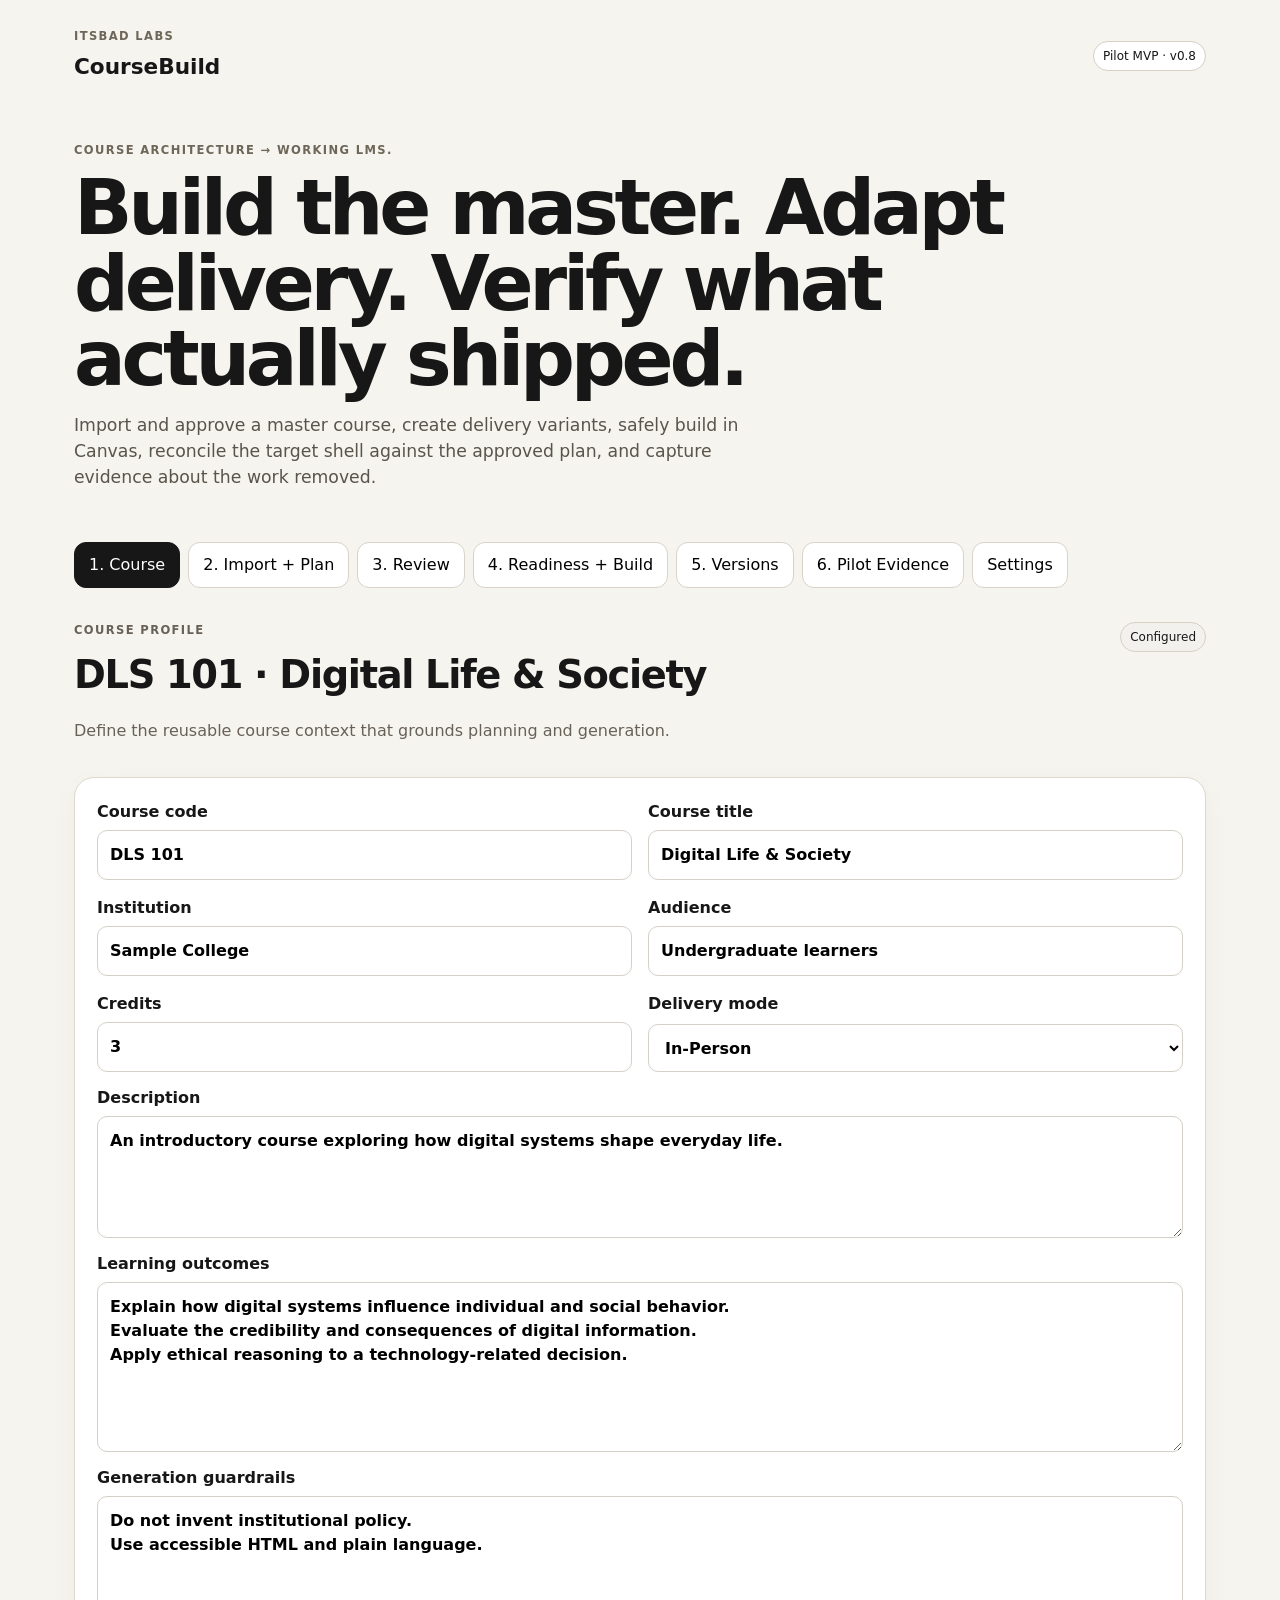
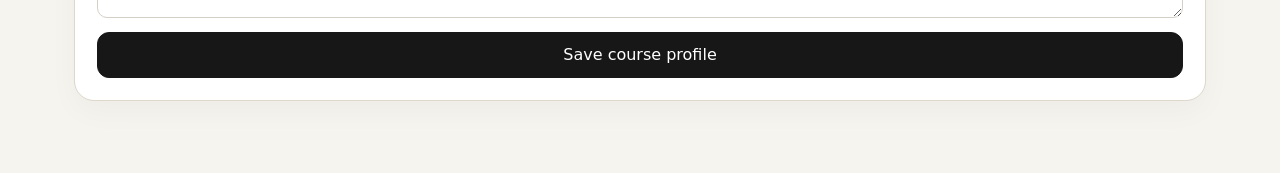
==== coursebuild/index.html @ 519cbb84 "feat(coursebuild): load v0.8 reconciliation layer" ====
<!doctype html>
<html lang="en">
<head>
  <meta charset="utf-8" />
  <meta name="viewport" content="width=device-width, initial-scale=1" />
  <meta name="description" content="CourseBuild turns course architecture into a working LMS course." />
  <title>CourseBuild · ITSBAD Labs</title>
  <link rel="stylesheet" href="styles.css" />
  <link rel="stylesheet" href="versions.css" />
  <link rel="stylesheet" href="telemetry.css" />
</head>
<body>
  <header class="topbar"><div><p class="eyebrow">ITSBAD Labs</p><h1>CourseBuild</h1></div><span class="tag">Pilot MVP · v0.8</span></header>
  <main>
    <section class="hero"><p class="eyebrow">Course architecture → working LMS.</p><h2>Build the master. Adapt delivery. Verify what actually shipped.</h2><p>Import and approve a master course, create delivery variants, safely build in Canvas, reconcile the target shell against the approved plan, and capture evidence about the work removed.</p></section>
    <nav class="steps" aria-label="CourseBuild workflow"><button data-view="profile" class="active">1. Course</button><button data-view="plan">2. Import + Plan</button><button data-view="review">3. Review</button><button data-view="build">4. Readiness + Build</button><button data-view="versions">5. Versions</button><button data-view="telemetry">6. Pilot Evidence</button><button data-view="settings">Settings</button></nav>
    <section id="profile" class="view"></section><section id="plan" class="view hidden"></section><section id="review" class="view hidden"></section><section id="build" class="view hidden"></section><section id="versions" class="view hidden"></section><section id="telemetry" class="view hidden"></section><section id="settings" class="view hidden"></section>
  </main>
  <dialog id="modal"><button id="closeModal" class="close" aria-label="Close">×</button><div id="modalBody"></div></dialog><div id="toast" role="status"></div>
  <script src="sample-course.js"></script><script src="app.js"></script><script src="versions.js"></script><script src="telemetry.js"></script><script src="version-publish.js"></script><script src="version-reconcile.js"></script>
</body>
</html>
---- coursebuild/styles.css ----
*{box-sizing:border-box}body{margin:0;background:#f6f4ef;color:#171717;font:16px/1.5 Inter,ui-sans-serif,system-ui,-apple-system,BlinkMacSystemFont,"Segoe UI",sans-serif}.topbar,main{max-width:1180px;margin:auto}.topbar{padding:28px 24px 14px;display:flex;align-items:center;justify-content:space-between}.topbar h1{margin:0;font-size:1.35rem}.eyebrow{text-transform:uppercase;letter-spacing:.12em;font-size:.72rem;font-weight:800;margin:0 0 6px;color:#6e6658}.tag,.badge{display:inline-flex;border:1px solid #d6d0c5;border-radius:999px;padding:5px 9px;font-size:.75rem;background:#fff}.hero{padding:44px 24px 34px}.hero h2{font-size:clamp(2.2rem,6vw,5.4rem);line-height:.98;letter-spacing:-.055em;max-width:940px;margin:.15em 0}.hero>p:last-child{max-width:720px;font-size:1.08rem;color:#59544c}.steps{display:flex;gap:8px;overflow:auto;padding:0 24px 18px}.steps button,.actions button,.panel button{border:1px solid #d8d2c8;background:#fff;border-radius:12px;padding:10px 14px;font:inherit;cursor:pointer;white-space:nowrap}.steps button.active,.primary{background:#171717!important;color:white;border-color:#171717!important}.view{padding:16px 24px 72px}.hidden{display:none}.section-head{display:flex;justify-content:space-between;gap:24px;align-items:flex-start;margin-bottom:18px}.section-head h2{margin:0;font-size:clamp(1.65rem,3vw,2.5rem);letter-spacing:-.035em}.section-head p{max-width:650px;color:#686158}.panel,.card{background:#fff;border:1px solid #ddd7cc;border-radius:20px;padding:22px;box-shadow:0 10px 30px rgba(0,0,0,.035)}.grid{display:grid;gap:16px}.grid.two{grid-template-columns:repeat(2,minmax(0,1fr))}.cards{display:grid;grid-template-columns:repeat(3,1fr);gap:14px;margin-bottom:16px}.mini-cards{grid-template-columns:repeat(3,minmax(0,1fr));margin-top:12px}.card span{display:block;color:#716a60;font-size:.84rem}.card strong{font-size:2rem;display:block;margin-top:4px}.status-word{font-size:1.2rem!important}.panel+.panel,.module+.module{margin-top:14px}.panel h3{margin-top:0}.panel h4{margin-bottom:4px}dl{display:grid;grid-template-columns:140px 1fr;gap:8px 16px}dt{color:#746d63}dd{margin:0}.module-head,.module-head>div,.build-row,.check-row,.module-edit-head{display:flex;align-items:center;justify-content:space-between;gap:12px}.module-head>div{justify-content:flex-start}.module-number{width:30px;height:30px;border-radius:50%;display:grid;place-items:center;background:#171717;color:#fff;font-size:.8rem;flex:0 0 30px}.item-list{display:grid;gap:8px}.item-row{display:flex;justify-content:space-between;align-items:center;width:100%;text-align:left}.badge.good{background:#edf7ef;border-color:#c9e8cf}.badge.warn{background:#fff7df;border-color:#ead898}.badge.muted{background:#f3f1ed}.draft{min-height:180px;padding:16px;border-radius:14px;background:#f8f7f4;border:1px solid #e4dfd6}.muted-text,.hint{color:#80796f}.hint{font-size:.82rem;font-weight:500}.actions,.row-actions{display:flex;gap:8px;margin-top:18px;flex-wrap:wrap}.row-actions{margin-top:0}.build-module{padding:14px 0;border-top:1px solid #ece7df}.build-row{padding:8px 0}.form{display:grid;gap:14px}.form label{display:grid;gap:6px;font-weight:700}.form input,.form select,.form textarea,.source-input,.module-title,.module-summary,.item-edit input,.item-edit select{width:100%;padding:12px;border:1px solid #d5d0c7;border-radius:10px;font:inherit;background:#fff}.source-input{resize:vertical;min-height:280px}.architecture-toolbar{margin:28px 0 12px}.architecture-toolbar h3{margin-bottom:4px}.architecture-toolbar p{margin-top:0;color:#716a60}.architecture-list{margin-top:16px}.editor-module{border-left:4px solid #171717}.module-edit-head{align-items:flex-start}.module-title{font-weight:800;font-size:1.05rem}.module-summary{margin:12px 0;resize:vertical}.item-editor-list{display:grid;gap:8px;margin:14px 0}.item-edit{display:grid;grid-template-columns:130px 1.1fr 1.6fr 90px auto;gap:8px;align-items:center;padding:10px;border:1px solid #ece7df;border-radius:14px;background:#faf9f6}.blocked{border-style:dashed}.check-list{display:grid;gap:10px}.check-row{padding:12px 0;border-top:1px solid #ece7df}.check-row:first-child{border-top:0}.check-row>span:nth-child(2){flex:1}.check-icon{width:28px;height:28px;border-radius:50%;display:grid;place-items:center;background:#f2efe9;font-weight:800}.file-drop{display:grid;gap:8px;padding:18px;border:1px dashed #b9b09f;border-radius:16px;background:#faf8f4;font-weight:800}.file-drop input{font:inherit}.or{display:flex;align-items:center;gap:10px;margin:16px 0;color:#8a8277;font-size:.78rem;text-transform:uppercase;letter-spacing:.08em}.or:before,.or:after{content:"";height:1px;background:#e1dbd0;flex:1}button:disabled{opacity:.45;cursor:not-allowed}#toast{position:fixed;left:50%;bottom:24px;transform:translate(-50%,16px);opacity:0;background:#171717;color:#fff;padding:10px 14px;border-radius:999px;transition:.2s;pointer-events:none;z-index:20}#toast.show{opacity:1;transform:translate(-50%,0)}dialog{max-width:760px;width:calc(100% - 32px);border:0;border-radius:20px;padding:28px}.close{float:right;border:0;background:none;font-size:1.6rem}@media(max-width:900px){.item-edit{grid-template-columns:1fr 1fr}.item-edit input[data-item-purpose]{grid-column:1/-1}}@media(max-width:720px){.grid.two,.cards,.mini-cards{grid-template-columns:1fr}.hero{padding-top:28px}.hero h2{font-size:3rem}.section-head{display:block}dl{grid-template-columns:1fr}.topbar,.hero,.steps,.view{padding-left:18px;padding-right:18px}.item-row,.check-row,.module-edit-head{align-items:flex-start}.module-edit-head{flex-wrap:wrap}.module-title{order:2;flex-basis:100%}.item-edit{grid-template-columns:1fr}.item-edit input[data-item-purpose]{grid-column:auto}.source-input{min-height:220px}}
---- coursebuild/versions.css ----
.version-stack{display:grid;gap:16px;margin-top:16px}.version-master{display:grid;grid-template-columns:1.4fr 1fr;gap:24px;align-items:start}.version-card .section-head.compact{margin-bottom:12px}.version-statuses{display:flex;gap:8px;flex-wrap:wrap;justify-content:flex-end}.version-notes{display:grid;gap:6px;font-weight:700}.version-notes textarea{width:100%;padding:12px;border:1px solid #d5d0c7;border-radius:10px;font:inherit;background:#fff;resize:vertical}.version-diffs{display:grid;gap:8px;margin-top:16px}.version-diff{display:flex;justify-content:space-between;gap:18px;align-items:flex-start;padding:12px 0;border-top:1px solid #ece7df}.version-diff:first-child{border-top:0}.version-diff div{display:grid;gap:3px}.version-diff small{color:#756e64;max-width:700px}.version-diff>span{white-space:nowrap;font-size:.85rem;padding:4px 8px;border-radius:999px;background:#f3f1ed}.version-publish{margin-top:20px;padding-top:18px;border-top:1px solid #e6e0d6}.version-publish label{display:grid;gap:6px;font-weight:700}.version-publish input{width:100%;padding:12px;border:1px solid #d5d0c7;border-radius:10px;font:inherit;background:#fff}.dry-run,.materialization-result{display:grid;gap:4px;margin-top:14px;padding:14px;border-radius:14px;background:#f7f5f0;border:1px solid #e2dcd1}.dry-run span,.materialization-result span{font-size:.92rem}.dry-run small,.materialization-result small{color:#756e64}@media(max-width:720px){.version-master{grid-template-columns:1fr}.version-statuses{justify-content:flex-start;margin-top:10px}.version-diff{display:grid}.version-diff>span{white-space:normal;justify-self:start}}
---- coursebuild/telemetry.css ----
.telemetry-log{display:grid;gap:0;max-height:420px;overflow:auto;border:1px solid #ece7df;border-radius:14px}.telemetry-row{display:grid;grid-template-columns:110px 1fr 1fr;gap:12px;padding:10px 12px;border-bottom:1px solid #ece7df;align-items:center}.telemetry-row:last-child{border-bottom:0}.telemetry-row>span:first-child{font-variant-numeric:tabular-nums;color:#80796f;font-size:.82rem}.telemetry-row>b{text-transform:capitalize}.compact-form{grid-template-columns:1fr 1fr}.compact-form button{grid-column:1/-1}.telemetry-note{padding:12px 14px;border-radius:12px;background:#f8f7f4;border:1px solid #e6e0d7}@media(max-width:720px){.telemetry-row{grid-template-columns:1fr}.compact-form{grid-template-columns:1fr}.compact-form button{grid-column:auto}}
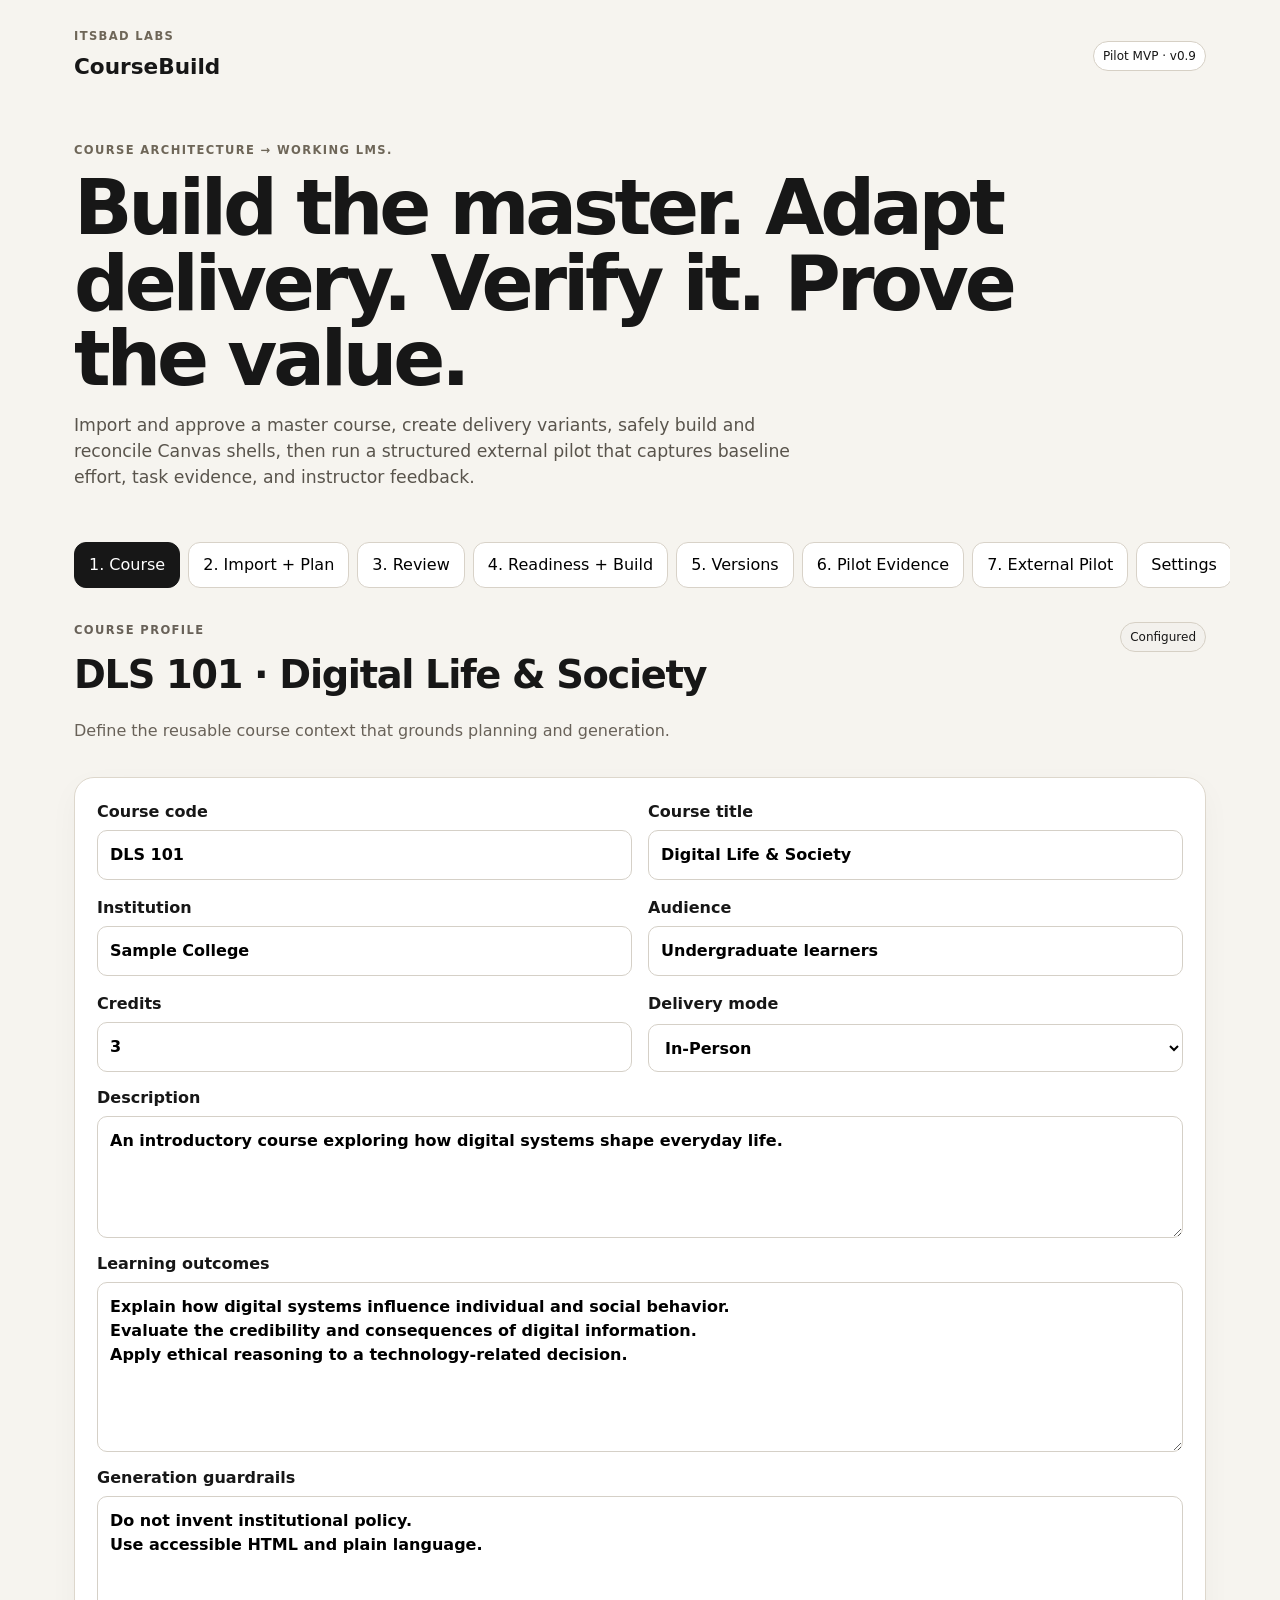
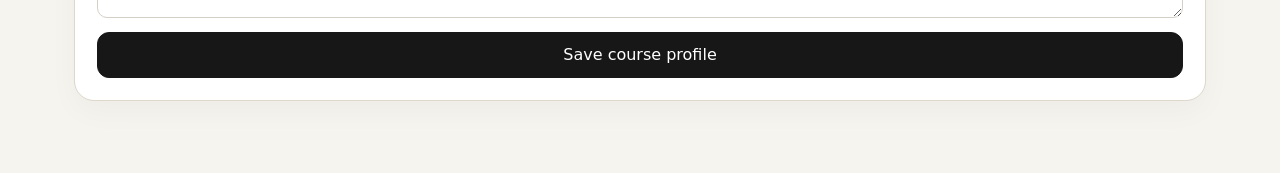
==== commit 801d0297: "Wire v0.9 external pilot into CourseBuild UI" ====
--- a/coursebuild/index.html
+++ b/coursebuild/index.html
@@ -8,15 +8,16 @@
   <link rel="stylesheet" href="styles.css" />
   <link rel="stylesheet" href="versions.css" />
   <link rel="stylesheet" href="telemetry.css" />
+  <link rel="stylesheet" href="pilot.css" />
 </head>
 <body>
-  <header class="topbar"><div><p class="eyebrow">ITSBAD Labs</p><h1>CourseBuild</h1></div><span class="tag">Pilot MVP · v0.8</span></header>
+  <header class="topbar"><div><p class="eyebrow">ITSBAD Labs</p><h1>CourseBuild</h1></div><span class="tag">Pilot MVP · v0.9</span></header>
   <main>
-    <section class="hero"><p class="eyebrow">Course architecture → working LMS.</p><h2>Build the master. Adapt delivery. Verify what actually shipped.</h2><p>Import and approve a master course, create delivery variants, safely build in Canvas, reconcile the target shell against the approved plan, and capture evidence about the work removed.</p></section>
-    <nav class="steps" aria-label="CourseBuild workflow"><button data-view="profile" class="active">1. Course</button><button data-view="plan">2. Import + Plan</button><button data-view="review">3. Review</button><button data-view="build">4. Readiness + Build</button><button data-view="versions">5. Versions</button><button data-view="telemetry">6. Pilot Evidence</button><button data-view="settings">Settings</button></nav>
-    <section id="profile" class="view"></section><section id="plan" class="view hidden"></section><section id="review" class="view hidden"></section><section id="build" class="view hidden"></section><section id="versions" class="view hidden"></section><section id="telemetry" class="view hidden"></section><section id="settings" class="view hidden"></section>
+    <section class="hero"><p class="eyebrow">Course architecture → working LMS.</p><h2>Build the master. Adapt delivery. Verify it. Prove the value.</h2><p>Import and approve a master course, create delivery variants, safely build and reconcile Canvas shells, then run a structured external pilot that captures baseline effort, task evidence, and instructor feedback.</p></section>
+    <nav class="steps" aria-label="CourseBuild workflow"><button data-view="profile" class="active">1. Course</button><button data-view="plan">2. Import + Plan</button><button data-view="review">3. Review</button><button data-view="build">4. Readiness + Build</button><button data-view="versions">5. Versions</button><button data-view="telemetry">6. Pilot Evidence</button><button data-view="pilot">7. External Pilot</button><button data-view="settings">Settings</button></nav>
+    <section id="profile" class="view"></section><section id="plan" class="view hidden"></section><section id="review" class="view hidden"></section><section id="build" class="view hidden"></section><section id="versions" class="view hidden"></section><section id="telemetry" class="view hidden"></section><section id="pilot" class="view hidden"></section><section id="settings" class="view hidden"></section>
   </main>
   <dialog id="modal"><button id="closeModal" class="close" aria-label="Close">×</button><div id="modalBody"></div></dialog><div id="toast" role="status"></div>
-  <script src="sample-course.js"></script><script src="app.js"></script><script src="versions.js"></script><script src="telemetry.js"></script><script src="version-publish.js"></script><script src="version-reconcile.js"></script>
+  <script src="sample-course.js"></script><script src="app.js"></script><script src="versions.js"></script><script src="telemetry.js"></script><script src="version-publish.js"></script><script src="version-reconcile.js"></script><script src="pilot.js"></script>
 </body>
 </html>
--- a/coursebuild/pilot.css
+++ b/coursebuild/pilot.css
@@ -0,0 +1 @@
+.pilot-consent{grid-template-columns:auto 1fr!important;align-items:start!important}.pilot-consent input{width:auto!important;margin-top:.25rem}.pilot-task-list{display:grid;gap:10px}.pilot-task{display:grid;grid-template-columns:auto 1fr auto;gap:14px;align-items:start;padding:14px 0;border-top:1px solid #ece7df}.pilot-task:first-child{border-top:0}.pilot-task p{margin:.3rem 0;color:#716a60}.pilot-task small{color:#8a8277}.pilot-task-actions{display:flex;gap:8px;align-items:center;flex-wrap:wrap;justify-content:flex-end}.scale{display:grid;grid-template-columns:1fr auto;gap:10px;align-items:center}.scale input{padding:0!important}.scale span{font-weight:800;min-width:34px;text-align:right}@media(max-width:720px){.pilot-task{grid-template-columns:auto 1fr}.pilot-task-actions{grid-column:1/-1;justify-content:flex-start}.scale{grid-template-columns:1fr auto}}
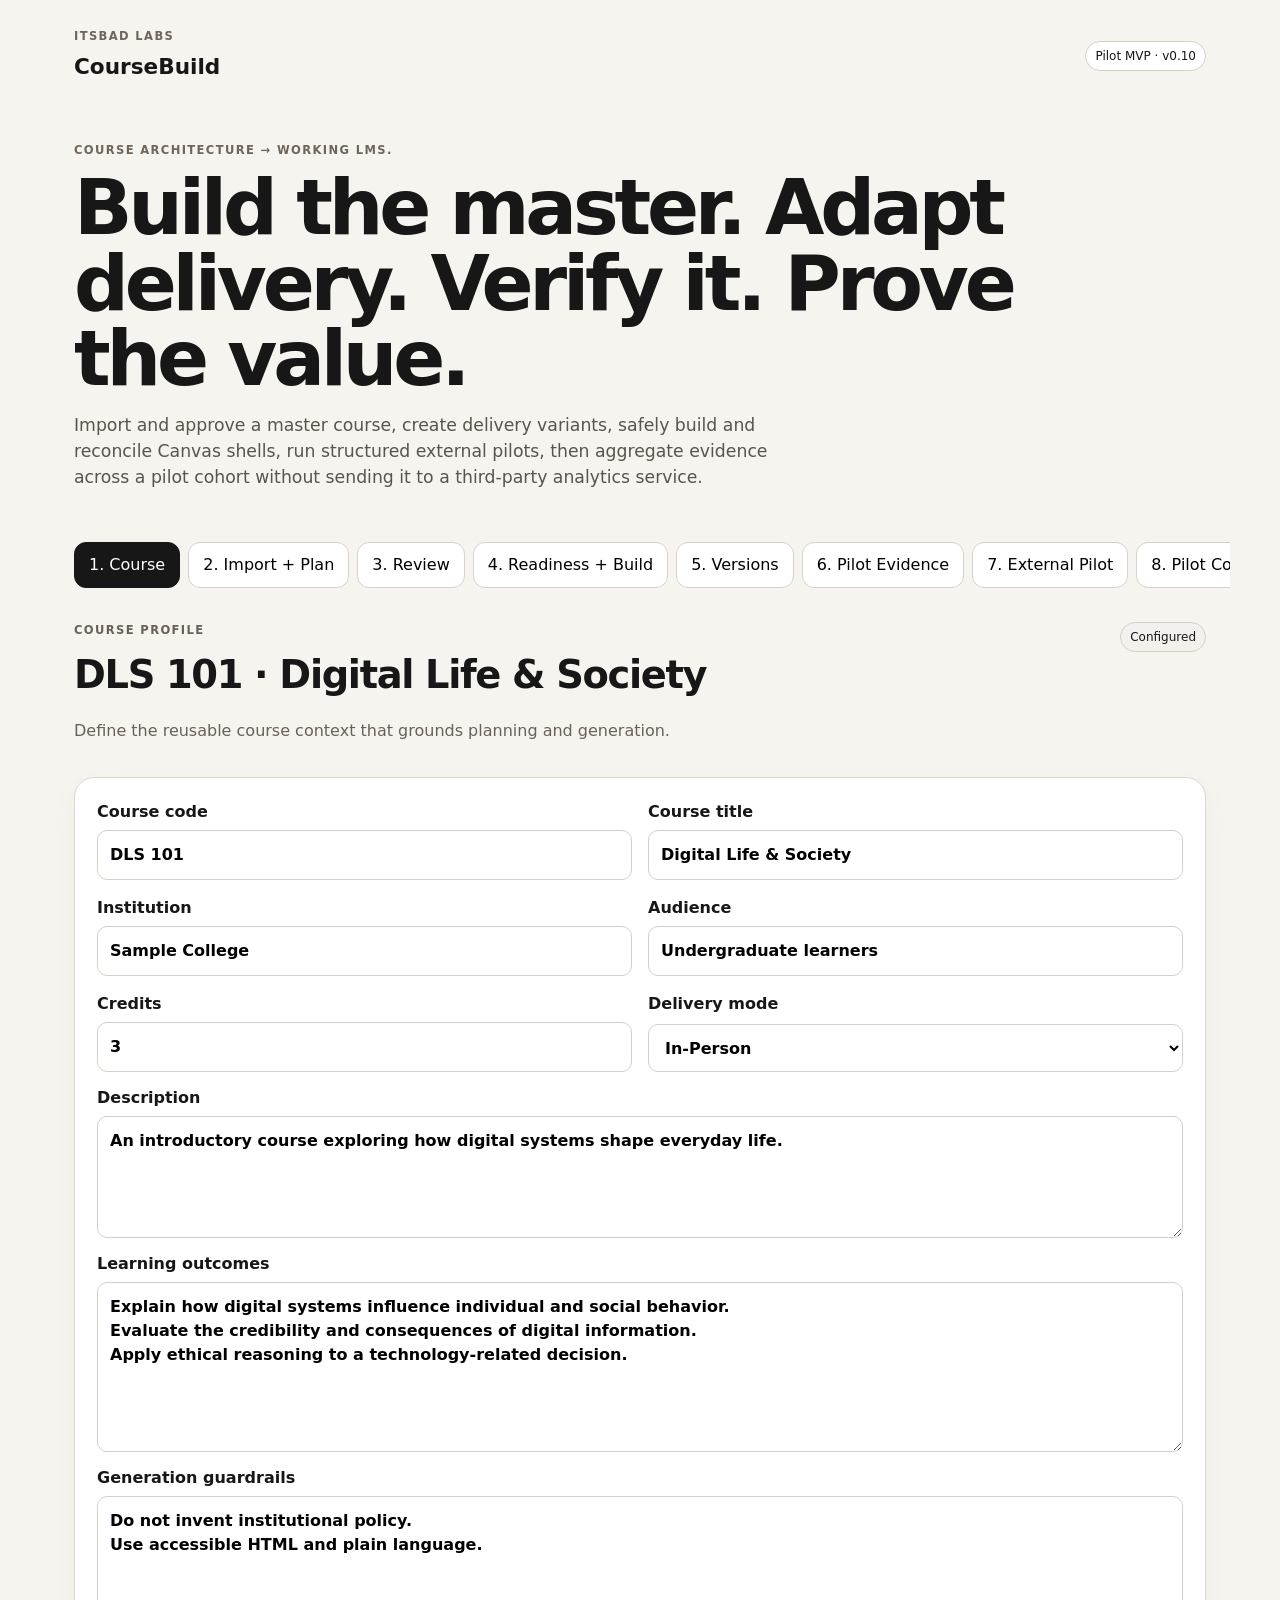
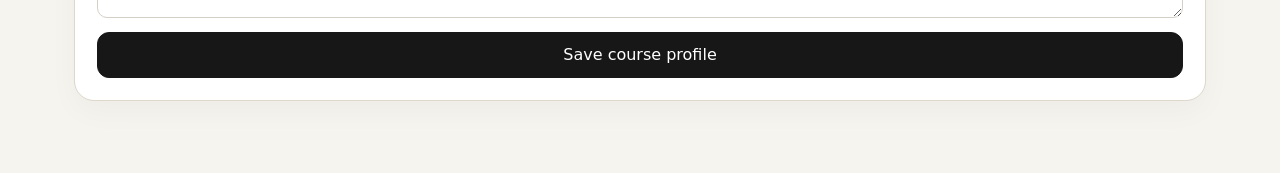
==== commit b398b30b: "Wire CourseBuild v0.10 pilot cohort view" ====
--- a/coursebuild/index.html
+++ b/coursebuild/index.html
@@ -9,15 +9,16 @@
   <link rel="stylesheet" href="versions.css" />
   <link rel="stylesheet" href="telemetry.css" />
   <link rel="stylesheet" href="pilot.css" />
+  <link rel="stylesheet" href="cohort.css" />
 </head>
 <body>
-  <header class="topbar"><div><p class="eyebrow">ITSBAD Labs</p><h1>CourseBuild</h1></div><span class="tag">Pilot MVP · v0.9</span></header>
+  <header class="topbar"><div><p class="eyebrow">ITSBAD Labs</p><h1>CourseBuild</h1></div><span class="tag">Pilot MVP · v0.10</span></header>
   <main>
-    <section class="hero"><p class="eyebrow">Course architecture → working LMS.</p><h2>Build the master. Adapt delivery. Verify it. Prove the value.</h2><p>Import and approve a master course, create delivery variants, safely build and reconcile Canvas shells, then run a structured external pilot that captures baseline effort, task evidence, and instructor feedback.</p></section>
-    <nav class="steps" aria-label="CourseBuild workflow"><button data-view="profile" class="active">1. Course</button><button data-view="plan">2. Import + Plan</button><button data-view="review">3. Review</button><button data-view="build">4. Readiness + Build</button><button data-view="versions">5. Versions</button><button data-view="telemetry">6. Pilot Evidence</button><button data-view="pilot">7. External Pilot</button><button data-view="settings">Settings</button></nav>
-    <section id="profile" class="view"></section><section id="plan" class="view hidden"></section><section id="review" class="view hidden"></section><section id="build" class="view hidden"></section><section id="versions" class="view hidden"></section><section id="telemetry" class="view hidden"></section><section id="pilot" class="view hidden"></section><section id="settings" class="view hidden"></section>
+    <section class="hero"><p class="eyebrow">Course architecture → working LMS.</p><h2>Build the master. Adapt delivery. Verify it. Prove the value.</h2><p>Import and approve a master course, create delivery variants, safely build and reconcile Canvas shells, run structured external pilots, then aggregate evidence across a pilot cohort without sending it to a third-party analytics service.</p></section>
+    <nav class="steps" aria-label="CourseBuild workflow"><button data-view="profile" class="active">1. Course</button><button data-view="plan">2. Import + Plan</button><button data-view="review">3. Review</button><button data-view="build">4. Readiness + Build</button><button data-view="versions">5. Versions</button><button data-view="telemetry">6. Pilot Evidence</button><button data-view="pilot">7. External Pilot</button><button data-view="cohort">8. Pilot Cohort</button><button data-view="settings">Settings</button></nav>
+    <section id="profile" class="view"></section><section id="plan" class="view hidden"></section><section id="review" class="view hidden"></section><section id="build" class="view hidden"></section><section id="versions" class="view hidden"></section><section id="telemetry" class="view hidden"></section><section id="pilot" class="view hidden"></section><section id="cohort" class="view hidden"></section><section id="settings" class="view hidden"></section>
   </main>
   <dialog id="modal"><button id="closeModal" class="close" aria-label="Close">×</button><div id="modalBody"></div></dialog><div id="toast" role="status"></div>
-  <script src="sample-course.js"></script><script src="app.js"></script><script src="versions.js"></script><script src="telemetry.js"></script><script src="version-publish.js"></script><script src="version-reconcile.js"></script><script src="pilot.js"></script>
+  <script src="sample-course.js"></script><script src="app.js"></script><script src="versions.js"></script><script src="telemetry.js"></script><script src="version-publish.js"></script><script src="version-reconcile.js"></script><script src="pilot.js"></script><script src="cohort.js"></script>
 </body>
 </html>
--- a/coursebuild/cohort.css
+++ b/coursebuild/cohort.css
@@ -0,0 +1 @@
+.cohort-cards{grid-template-columns:repeat(4,minmax(0,1fr))}.theme-list{display:grid;gap:8px}.theme-list>div{display:flex;justify-content:space-between;gap:12px;padding:10px 0;border-top:1px solid #ece7df}.theme-list>div:first-child{border-top:0}.theme-list span{text-transform:capitalize}.table-wrap{overflow:auto}table{width:100%;border-collapse:collapse}th,td{text-align:left;padding:11px 10px;border-bottom:1px solid #ece7df;white-space:nowrap}th{font-size:.78rem;text-transform:uppercase;letter-spacing:.06em;color:#756e64}@media(max-width:900px){.cohort-cards{grid-template-columns:repeat(2,minmax(0,1fr))}}@media(max-width:720px){.cohort-cards{grid-template-columns:1fr}}
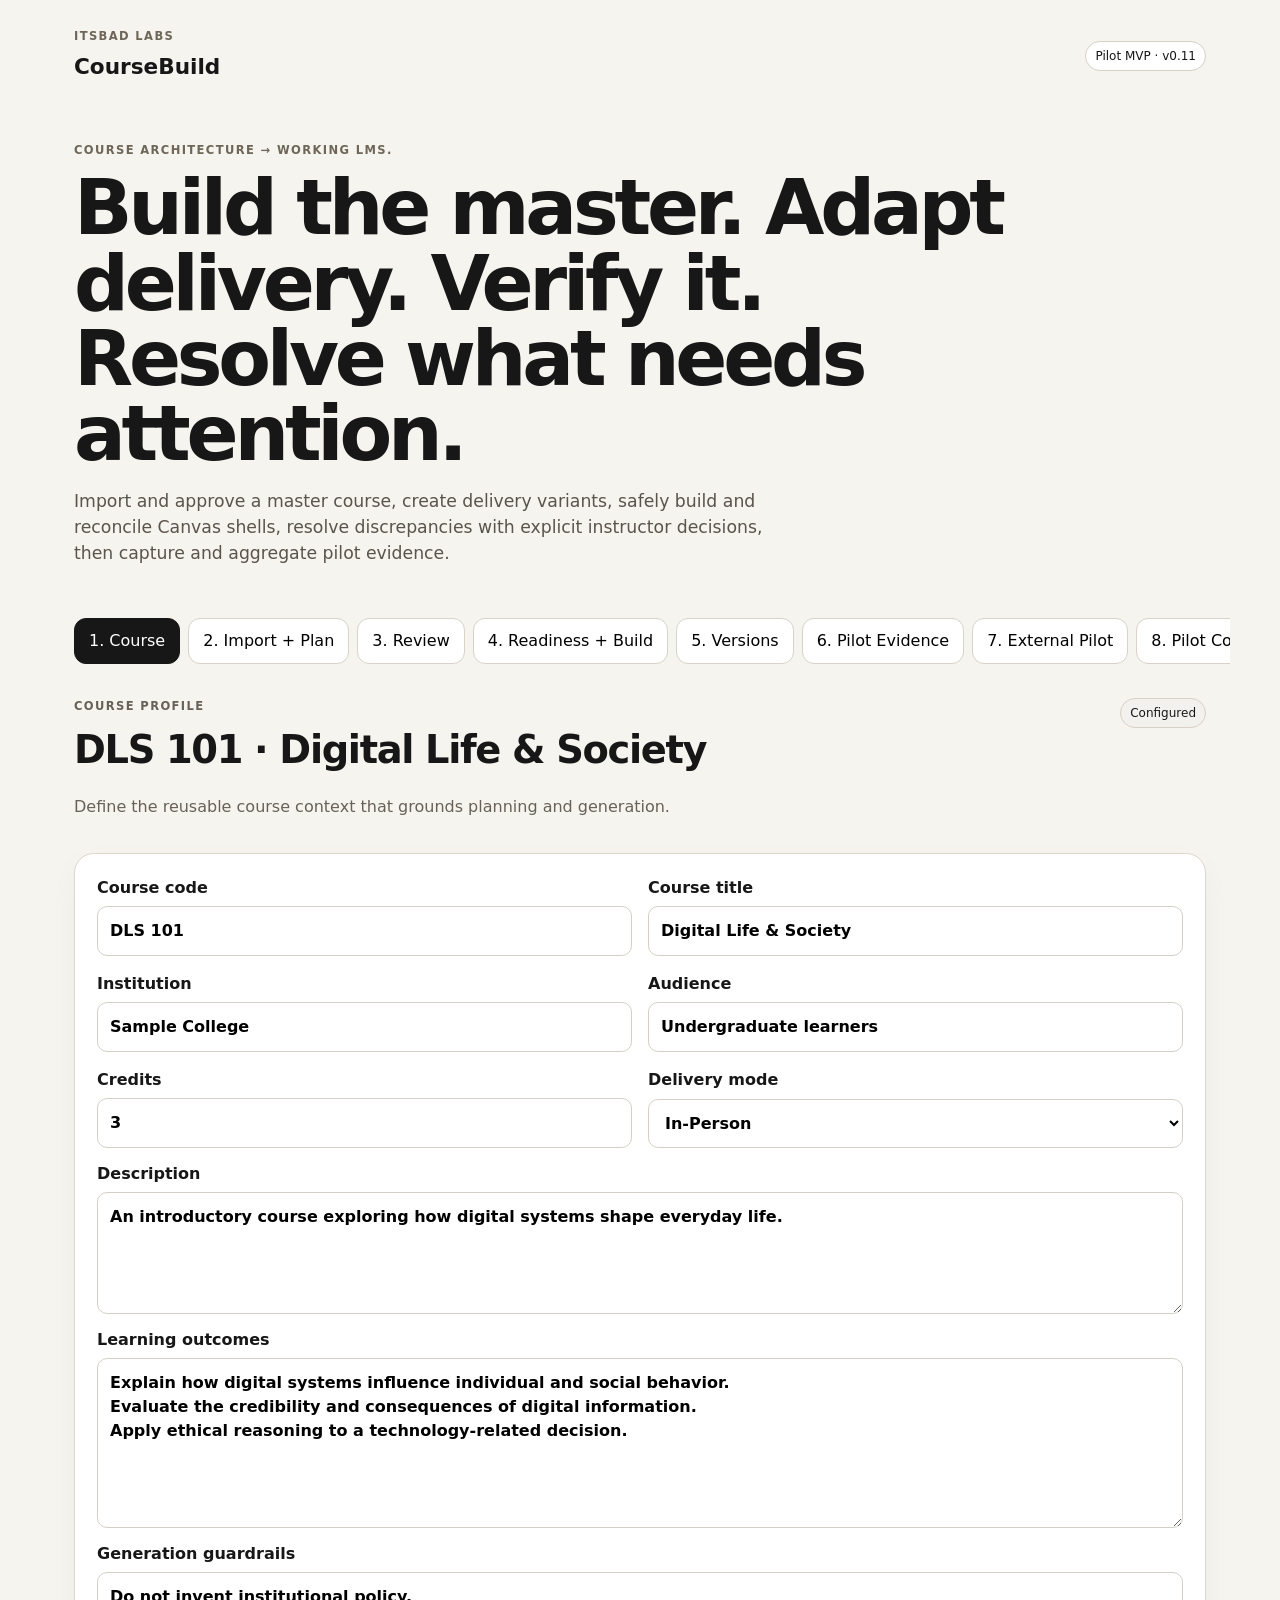
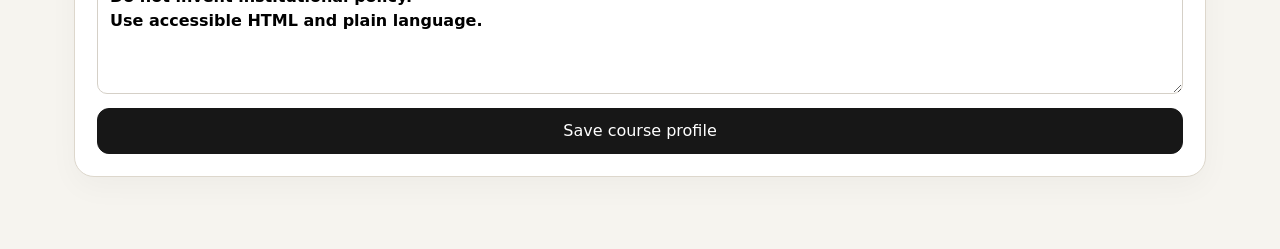
==== commit 3755db5d: "Load CourseBuild v0.11 reconciliation resolution" ====
--- a/coursebuild/index.html
+++ b/coursebuild/index.html
@@ -10,15 +10,16 @@
   <link rel="stylesheet" href="telemetry.css" />
   <link rel="stylesheet" href="pilot.css" />
   <link rel="stylesheet" href="cohort.css" />
+  <link rel="stylesheet" href="reconciliation-resolution.css" />
 </head>
 <body>
-  <header class="topbar"><div><p class="eyebrow">ITSBAD Labs</p><h1>CourseBuild</h1></div><span class="tag">Pilot MVP · v0.10</span></header>
+  <header class="topbar"><div><p class="eyebrow">ITSBAD Labs</p><h1>CourseBuild</h1></div><span class="tag">Pilot MVP · v0.11</span></header>
   <main>
-    <section class="hero"><p class="eyebrow">Course architecture → working LMS.</p><h2>Build the master. Adapt delivery. Verify it. Prove the value.</h2><p>Import and approve a master course, create delivery variants, safely build and reconcile Canvas shells, run structured external pilots, then aggregate evidence across a pilot cohort without sending it to a third-party analytics service.</p></section>
+    <section class="hero"><p class="eyebrow">Course architecture → working LMS.</p><h2>Build the master. Adapt delivery. Verify it. Resolve what needs attention.</h2><p>Import and approve a master course, create delivery variants, safely build and reconcile Canvas shells, resolve discrepancies with explicit instructor decisions, then capture and aggregate pilot evidence.</p></section>
     <nav class="steps" aria-label="CourseBuild workflow"><button data-view="profile" class="active">1. Course</button><button data-view="plan">2. Import + Plan</button><button data-view="review">3. Review</button><button data-view="build">4. Readiness + Build</button><button data-view="versions">5. Versions</button><button data-view="telemetry">6. Pilot Evidence</button><button data-view="pilot">7. External Pilot</button><button data-view="cohort">8. Pilot Cohort</button><button data-view="settings">Settings</button></nav>
     <section id="profile" class="view"></section><section id="plan" class="view hidden"></section><section id="review" class="view hidden"></section><section id="build" class="view hidden"></section><section id="versions" class="view hidden"></section><section id="telemetry" class="view hidden"></section><section id="pilot" class="view hidden"></section><section id="cohort" class="view hidden"></section><section id="settings" class="view hidden"></section>
   </main>
   <dialog id="modal"><button id="closeModal" class="close" aria-label="Close">×</button><div id="modalBody"></div></dialog><div id="toast" role="status"></div>
-  <script src="sample-course.js"></script><script src="app.js"></script><script src="versions.js"></script><script src="telemetry.js"></script><script src="version-publish.js"></script><script src="version-reconcile.js"></script><script src="pilot.js"></script><script src="cohort.js"></script>
+  <script src="sample-course.js"></script><script src="app.js"></script><script src="versions.js"></script><script src="telemetry.js"></script><script src="version-publish.js"></script><script src="version-reconcile.js"></script><script src="reconciliation-resolution.js"></script><script src="pilot.js"></script><script src="cohort.js"></script>
 </body>
 </html>
--- a/coursebuild/reconciliation-resolution.css
+++ b/coursebuild/reconciliation-resolution.css
@@ -0,0 +1 @@
+.resolution-workflow{margin-top:18px;padding-top:18px;border-top:1px solid #e7e1d8}.resolution-list{display:grid;gap:10px;margin:14px 0}.resolution-row{display:grid;grid-template-columns:minmax(0,1fr) auto;gap:18px;align-items:start;padding:14px;border:1px solid #e7e1d8;border-radius:12px;background:#fff}.resolution-row>div:first-child{display:grid;gap:4px}.resolution-row small{color:#756e64;max-width:720px}.resolution-choice{display:grid;gap:8px;justify-items:end}.resolution-choice select{min-width:150px;padding:9px 10px;border:1px solid #d5d0c7;border-radius:9px;background:#fff;font:inherit}@media(max-width:720px){.resolution-row{grid-template-columns:1fr}.resolution-choice{justify-items:start;width:100%}.resolution-choice select{width:100%}}
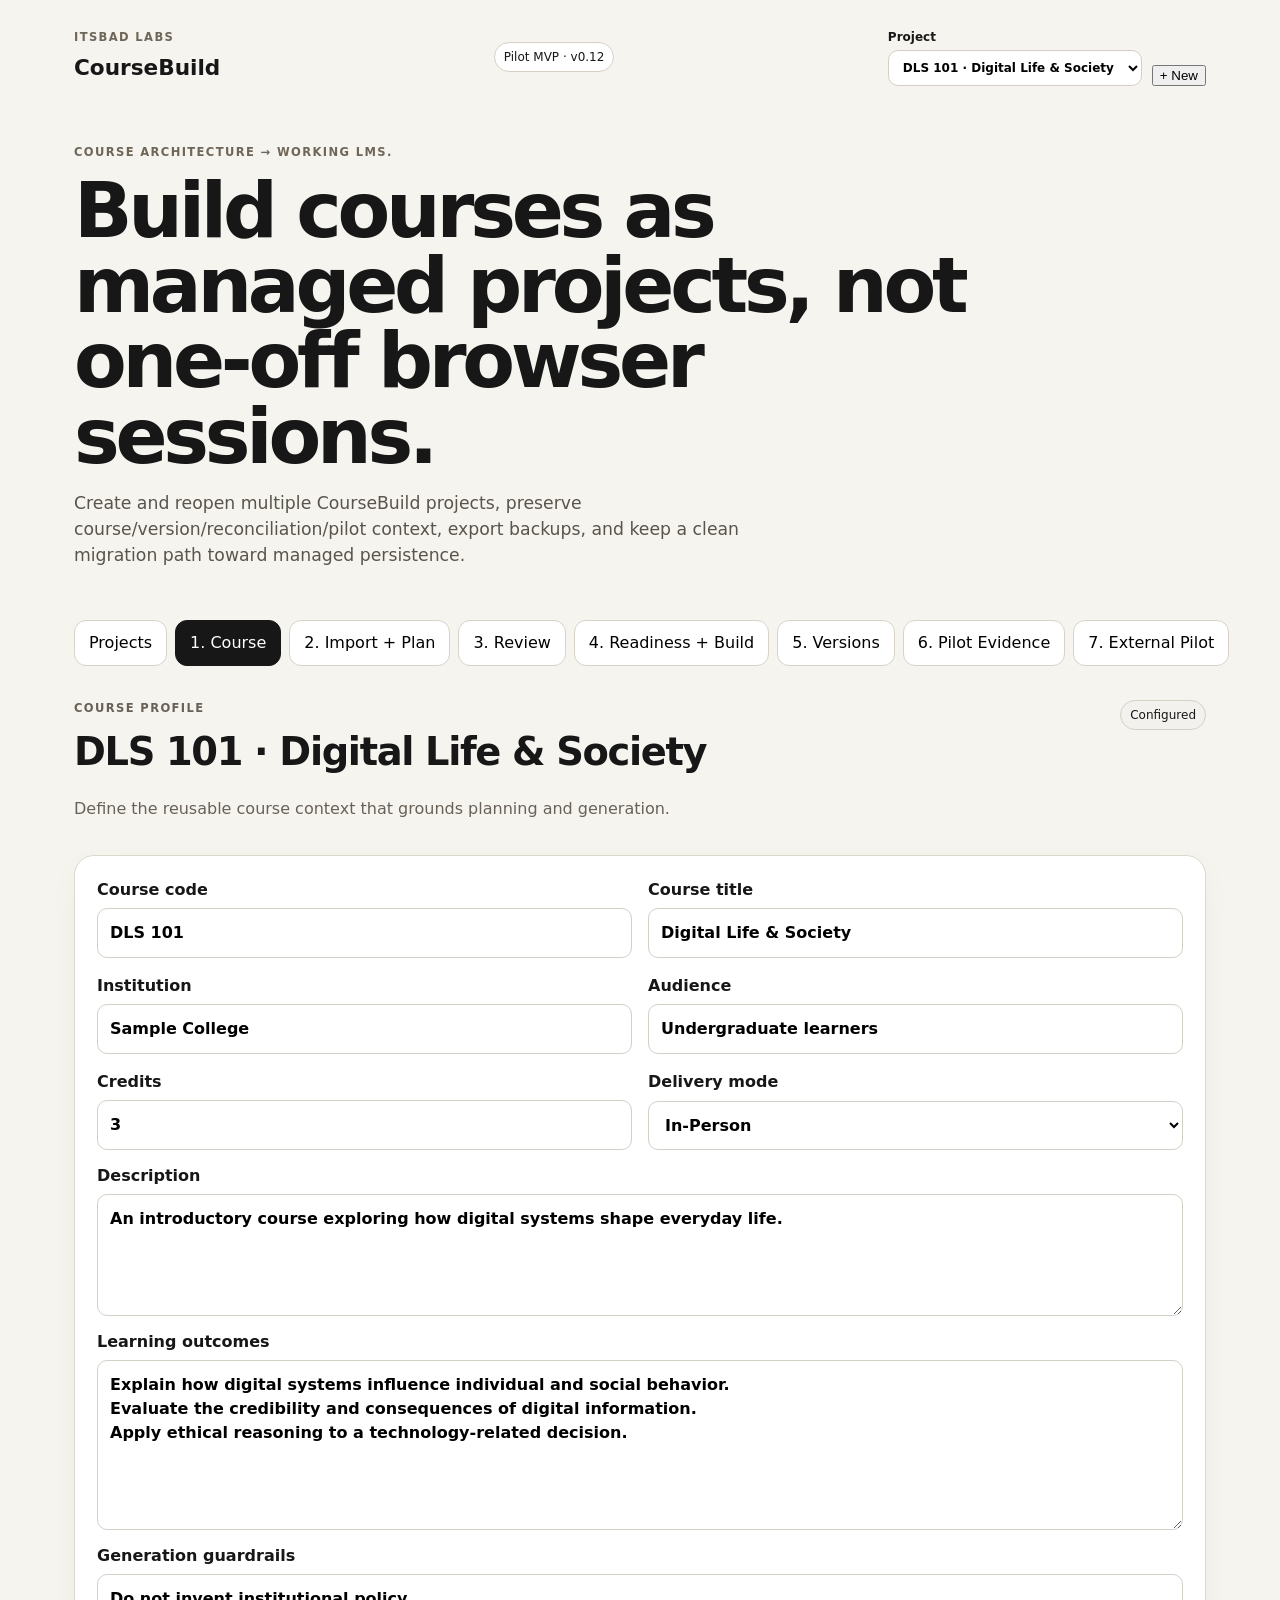
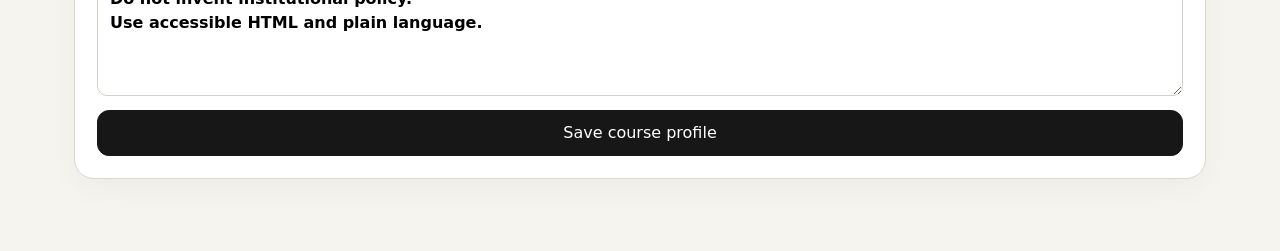
==== commit 191c4f35: "CourseBuild v0.12 add Projects workspace" ====
--- a/coursebuild/index.html
+++ b/coursebuild/index.html
@@ -10,16 +10,16 @@
   <link rel="stylesheet" href="telemetry.css" />
   <link rel="stylesheet" href="pilot.css" />
   <link rel="stylesheet" href="cohort.css" />
-  <link rel="stylesheet" href="reconciliation-resolution.css" />
+  <link rel="stylesheet" href="projects.css" />
 </head>
 <body>
-  <header class="topbar"><div><p class="eyebrow">ITSBAD Labs</p><h1>CourseBuild</h1></div><span class="tag">Pilot MVP · v0.11</span></header>
+  <header class="topbar"><div><p class="eyebrow">ITSBAD Labs</p><h1>CourseBuild</h1></div><span class="tag">Pilot MVP · v0.12</span></header>
   <main>
-    <section class="hero"><p class="eyebrow">Course architecture → working LMS.</p><h2>Build the master. Adapt delivery. Verify it. Resolve what needs attention.</h2><p>Import and approve a master course, create delivery variants, safely build and reconcile Canvas shells, resolve discrepancies with explicit instructor decisions, then capture and aggregate pilot evidence.</p></section>
-    <nav class="steps" aria-label="CourseBuild workflow"><button data-view="profile" class="active">1. Course</button><button data-view="plan">2. Import + Plan</button><button data-view="review">3. Review</button><button data-view="build">4. Readiness + Build</button><button data-view="versions">5. Versions</button><button data-view="telemetry">6. Pilot Evidence</button><button data-view="pilot">7. External Pilot</button><button data-view="cohort">8. Pilot Cohort</button><button data-view="settings">Settings</button></nav>
-    <section id="profile" class="view"></section><section id="plan" class="view hidden"></section><section id="review" class="view hidden"></section><section id="build" class="view hidden"></section><section id="versions" class="view hidden"></section><section id="telemetry" class="view hidden"></section><section id="pilot" class="view hidden"></section><section id="cohort" class="view hidden"></section><section id="settings" class="view hidden"></section>
+    <section class="hero"><p class="eyebrow">Course architecture → working LMS.</p><h2>Build courses as managed projects, not one-off browser sessions.</h2><p>Create and reopen multiple CourseBuild projects, preserve course/version/reconciliation/pilot context, export backups, and keep a clean migration path toward managed persistence.</p></section>
+    <nav class="steps" aria-label="CourseBuild workflow"><button data-view="projects">Projects</button><button data-view="profile" class="active">1. Course</button><button data-view="plan">2. Import + Plan</button><button data-view="review">3. Review</button><button data-view="build">4. Readiness + Build</button><button data-view="versions">5. Versions</button><button data-view="telemetry">6. Pilot Evidence</button><button data-view="pilot">7. External Pilot</button><button data-view="cohort">8. Pilot Cohort</button><button data-view="settings">Settings</button></nav>
+    <section id="projects" class="view hidden"></section><section id="profile" class="view"></section><section id="plan" class="view hidden"></section><section id="review" class="view hidden"></section><section id="build" class="view hidden"></section><section id="versions" class="view hidden"></section><section id="telemetry" class="view hidden"></section><section id="pilot" class="view hidden"></section><section id="cohort" class="view hidden"></section><section id="settings" class="view hidden"></section>
   </main>
   <dialog id="modal"><button id="closeModal" class="close" aria-label="Close">×</button><div id="modalBody"></div></dialog><div id="toast" role="status"></div>
-  <script src="sample-course.js"></script><script src="app.js"></script><script src="versions.js"></script><script src="telemetry.js"></script><script src="version-publish.js"></script><script src="version-reconcile.js"></script><script src="reconciliation-resolution.js"></script><script src="pilot.js"></script><script src="cohort.js"></script>
+  <script src="sample-course.js"></script><script src="app.js"></script><script src="versions.js"></script><script src="telemetry.js"></script><script src="version-publish.js"></script><script src="version-reconcile.js"></script><script src="resolution.js"></script><script src="pilot.js"></script><script src="cohort.js"></script><script src="projects.js"></script>
 </body>
 </html>
--- a/coursebuild/projects.css
+++ b/coursebuild/projects.css
@@ -0,0 +1 @@
+.project-chrome{display:flex;gap:10px;align-items:end;flex-wrap:wrap}.project-chrome label{display:grid;gap:4px;font-size:.75rem;font-weight:700}.project-chrome select{min-width:220px;padding:9px 10px;border:1px solid #d5d0c7;border-radius:10px;background:#fff;font:inherit}.project-grid{display:grid;grid-template-columns:repeat(auto-fit,minmax(260px,1fr));gap:14px;margin-top:18px}.project-card{display:flex;justify-content:space-between;gap:20px;align-items:flex-start}.project-card.active-project{outline:2px solid currentColor;outline-offset:2px}.project-card h3{margin:.2rem 0}.project-card small{color:#756e64}.project-card .actions{justify-content:flex-end;min-width:max-content}@media(max-width:720px){.project-chrome{width:100%;align-items:stretch}.project-chrome label{flex:1}.project-chrome select{width:100%;min-width:0}.project-card{display:grid}.project-card .actions{justify-content:flex-start;min-width:0}}
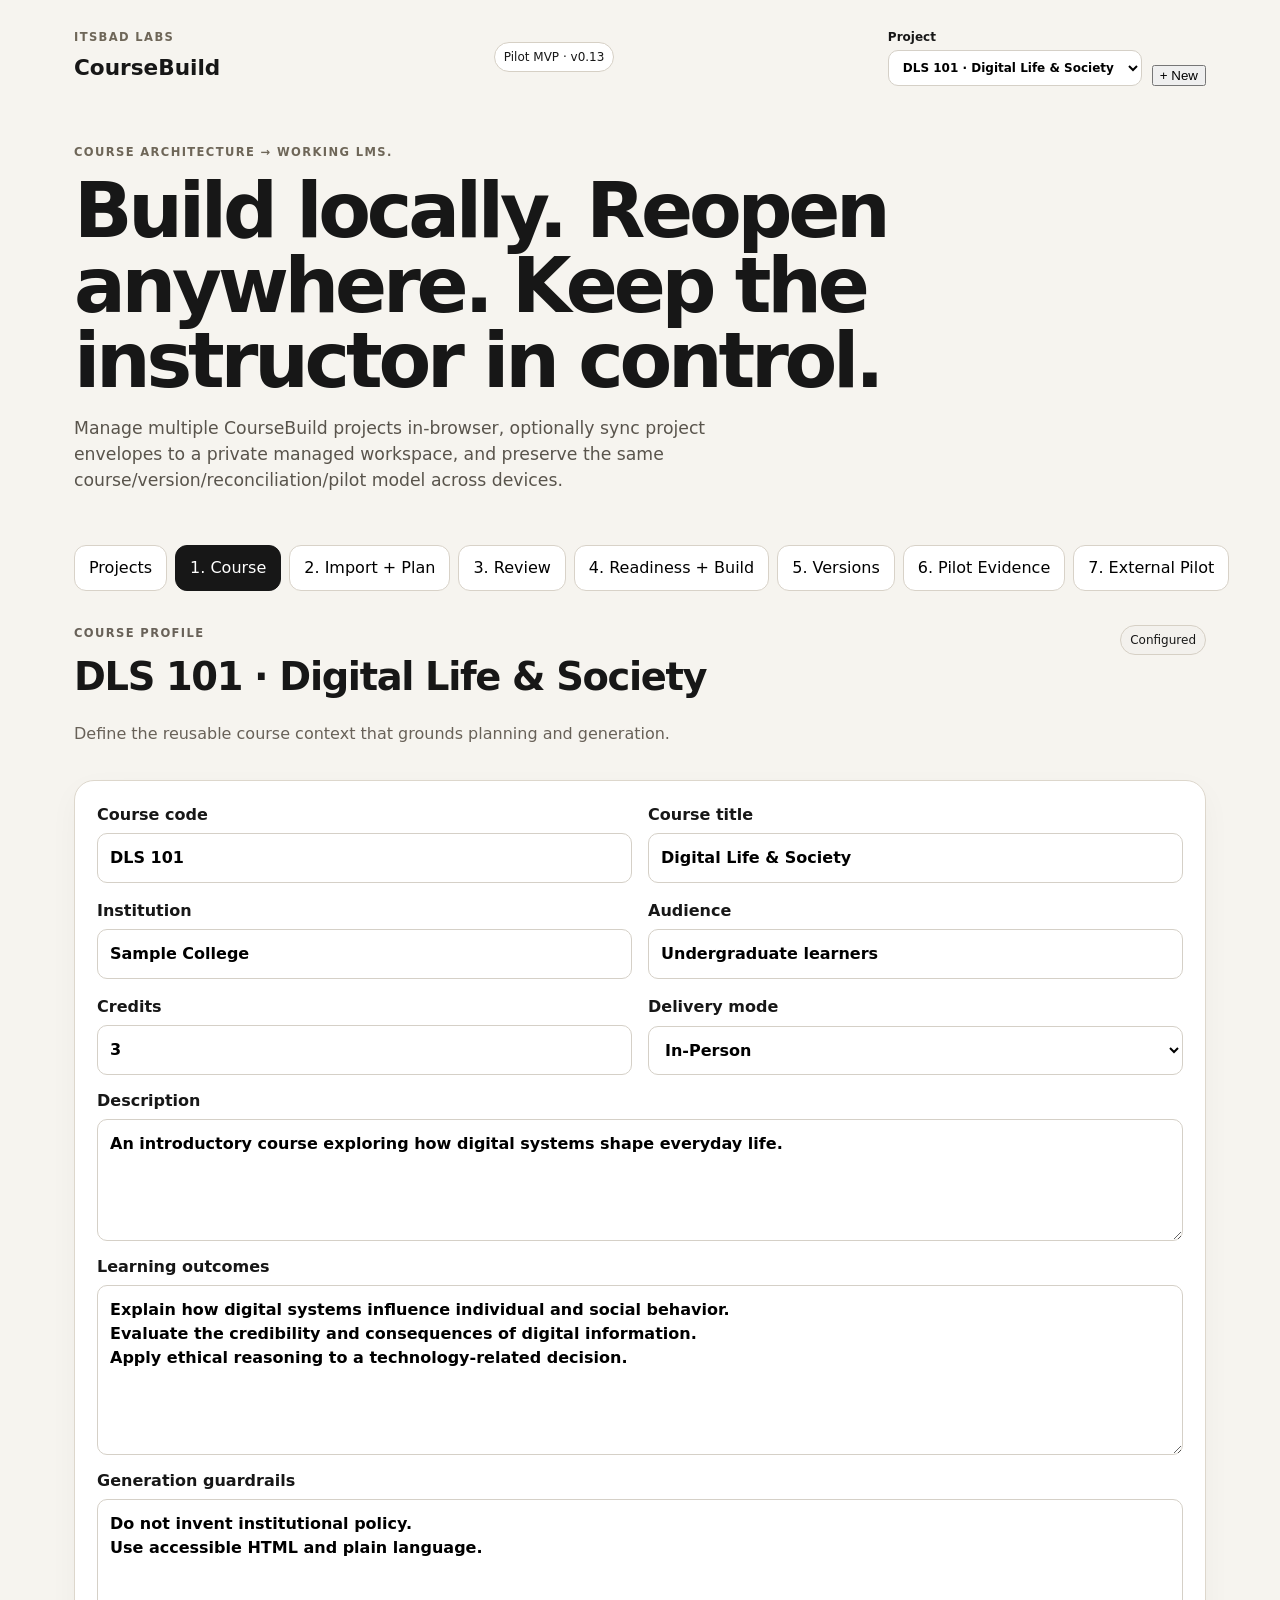
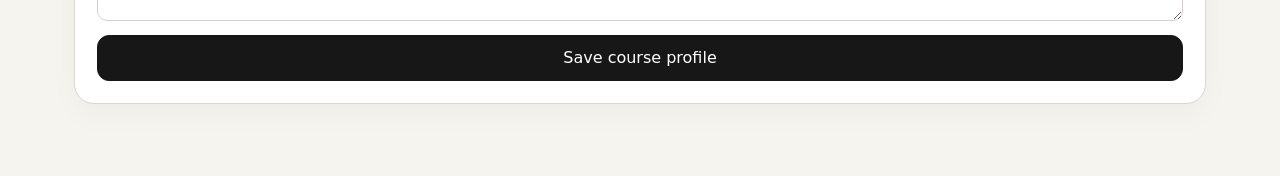
==== commit e630476e: "feat(coursebuild): wire managed workspace sync UI" ====
--- a/coursebuild/index.html
+++ b/coursebuild/index.html
@@ -10,16 +10,18 @@
   <link rel="stylesheet" href="telemetry.css" />
   <link rel="stylesheet" href="pilot.css" />
   <link rel="stylesheet" href="cohort.css" />
+  <link rel="stylesheet" href="reconciliation-resolution.css" />
   <link rel="stylesheet" href="projects.css" />
+  <link rel="stylesheet" href="managed-storage.css" />
 </head>
 <body>
-  <header class="topbar"><div><p class="eyebrow">ITSBAD Labs</p><h1>CourseBuild</h1></div><span class="tag">Pilot MVP · v0.12</span></header>
+  <header class="topbar"><div><p class="eyebrow">ITSBAD Labs</p><h1>CourseBuild</h1></div><span class="tag">Pilot MVP · v0.13</span></header>
   <main>
-    <section class="hero"><p class="eyebrow">Course architecture → working LMS.</p><h2>Build courses as managed projects, not one-off browser sessions.</h2><p>Create and reopen multiple CourseBuild projects, preserve course/version/reconciliation/pilot context, export backups, and keep a clean migration path toward managed persistence.</p></section>
+    <section class="hero"><p class="eyebrow">Course architecture → working LMS.</p><h2>Build locally. Reopen anywhere. Keep the instructor in control.</h2><p>Manage multiple CourseBuild projects in-browser, optionally sync project envelopes to a private managed workspace, and preserve the same course/version/reconciliation/pilot model across devices.</p></section>
     <nav class="steps" aria-label="CourseBuild workflow"><button data-view="projects">Projects</button><button data-view="profile" class="active">1. Course</button><button data-view="plan">2. Import + Plan</button><button data-view="review">3. Review</button><button data-view="build">4. Readiness + Build</button><button data-view="versions">5. Versions</button><button data-view="telemetry">6. Pilot Evidence</button><button data-view="pilot">7. External Pilot</button><button data-view="cohort">8. Pilot Cohort</button><button data-view="settings">Settings</button></nav>
     <section id="projects" class="view hidden"></section><section id="profile" class="view"></section><section id="plan" class="view hidden"></section><section id="review" class="view hidden"></section><section id="build" class="view hidden"></section><section id="versions" class="view hidden"></section><section id="telemetry" class="view hidden"></section><section id="pilot" class="view hidden"></section><section id="cohort" class="view hidden"></section><section id="settings" class="view hidden"></section>
   </main>
   <dialog id="modal"><button id="closeModal" class="close" aria-label="Close">×</button><div id="modalBody"></div></dialog><div id="toast" role="status"></div>
-  <script src="sample-course.js"></script><script src="app.js"></script><script src="versions.js"></script><script src="telemetry.js"></script><script src="version-publish.js"></script><script src="version-reconcile.js"></script><script src="resolution.js"></script><script src="pilot.js"></script><script src="cohort.js"></script><script src="projects.js"></script>
+  <script src="sample-course.js"></script><script src="app.js"></script><script src="versions.js"></script><script src="telemetry.js"></script><script src="version-publish.js"></script><script src="version-reconcile.js"></script><script src="reconciliation-resolution.js"></script><script src="pilot.js"></script><script src="cohort.js"></script><script src="projects.js"></script><script src="managed-storage.js"></script>
 </body>
 </html>
--- a/coursebuild/reconciliation-resolution.css
+++ b/coursebuild/reconciliation-resolution.css
@@ -0,0 +1 @@
+.resolution-workflow{margin-top:18px;padding-top:18px;border-top:1px solid #e7e1d8}.resolution-list{display:grid;gap:10px;margin:14px 0}.resolution-row{display:grid;grid-template-columns:minmax(0,1fr) auto;gap:18px;align-items:start;padding:14px;border:1px solid #e7e1d8;border-radius:12px;background:#fff}.resolution-row>div:first-child{display:grid;gap:4px}.resolution-row small{color:#756e64;max-width:720px}.resolution-choice{display:grid;gap:8px;justify-items:end}.resolution-choice select{min-width:150px;padding:9px 10px;border:1px solid #d5d0c7;border-radius:9px;background:#fff;font:inherit}@media(max-width:720px){.resolution-row{grid-template-columns:1fr}.resolution-choice{justify-items:start;width:100%}.resolution-choice select{width:100%}}
--- a/coursebuild/managed-storage.css
+++ b/coursebuild/managed-storage.css
@@ -0,0 +1 @@
+.managed-workspace{margin-top:1rem}.managed-workspace .grid{margin-top:.75rem}.managed-row{display:flex;justify-content:space-between;gap:1rem;align-items:center;padding:.85rem 0;border-top:1px solid var(--line,#d9dce1)}.managed-row:first-child{margin-top:.75rem}.managed-row div:first-child{display:grid;gap:.18rem}.managed-row span,.managed-row small{color:var(--muted,#667085)}@media(max-width:720px){.managed-row{align-items:flex-start;flex-direction:column}.managed-row .actions{width:100%}.managed-row .actions button{flex:1}.managed-workspace .grid.two{grid-template-columns:1fr}}
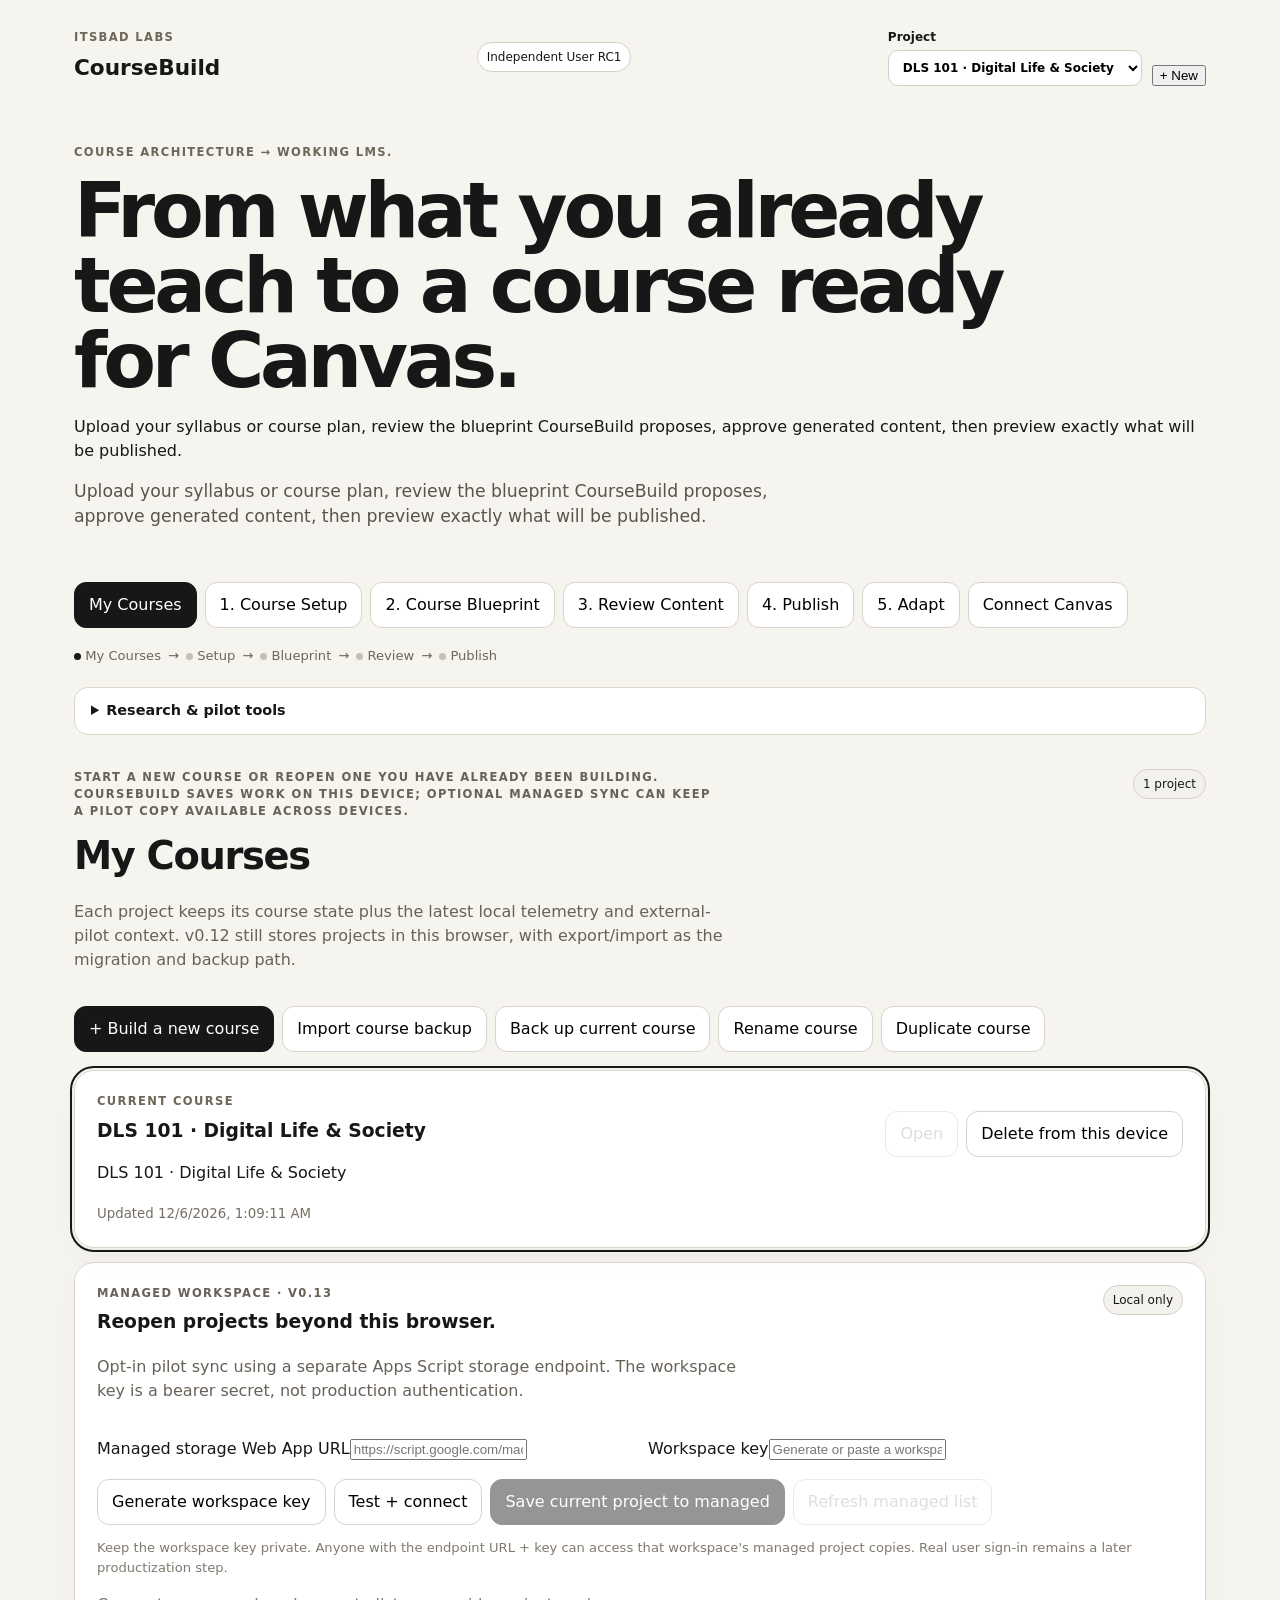
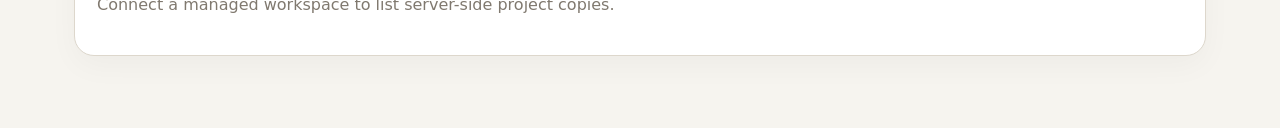
==== commit 88099e1b: "Wire CourseBuild independent-user RC1 shell" ====
--- a/coursebuild/index.html
+++ b/coursebuild/index.html
@@ -13,15 +13,16 @@
   <link rel="stylesheet" href="reconciliation-resolution.css" />
   <link rel="stylesheet" href="projects.css" />
   <link rel="stylesheet" href="managed-storage.css" />
+  <link rel="stylesheet" href="independent-user.css" />
 </head>
 <body>
-  <header class="topbar"><div><p class="eyebrow">ITSBAD Labs</p><h1>CourseBuild</h1></div><span class="tag">Pilot MVP · v0.13</span></header>
+  <header class="topbar"><div><p class="eyebrow">ITSBAD Labs</p><h1>CourseBuild</h1></div><span class="tag">Independent User RC1</span></header>
   <main>
     <section class="hero"><p class="eyebrow">Course architecture → working LMS.</p><h2>Build locally. Reopen anywhere. Keep the instructor in control.</h2><p>Manage multiple CourseBuild projects in-browser, optionally sync project envelopes to a private managed workspace, and preserve the same course/version/reconciliation/pilot model across devices.</p></section>
     <nav class="steps" aria-label="CourseBuild workflow"><button data-view="projects">Projects</button><button data-view="profile" class="active">1. Course</button><button data-view="plan">2. Import + Plan</button><button data-view="review">3. Review</button><button data-view="build">4. Readiness + Build</button><button data-view="versions">5. Versions</button><button data-view="telemetry">6. Pilot Evidence</button><button data-view="pilot">7. External Pilot</button><button data-view="cohort">8. Pilot Cohort</button><button data-view="settings">Settings</button></nav>
     <section id="projects" class="view hidden"></section><section id="profile" class="view"></section><section id="plan" class="view hidden"></section><section id="review" class="view hidden"></section><section id="build" class="view hidden"></section><section id="versions" class="view hidden"></section><section id="telemetry" class="view hidden"></section><section id="pilot" class="view hidden"></section><section id="cohort" class="view hidden"></section><section id="settings" class="view hidden"></section>
   </main>
   <dialog id="modal"><button id="closeModal" class="close" aria-label="Close">×</button><div id="modalBody"></div></dialog><div id="toast" role="status"></div>
-  <script src="sample-course.js"></script><script src="app.js"></script><script src="versions.js"></script><script src="telemetry.js"></script><script src="version-publish.js"></script><script src="version-reconcile.js"></script><script src="reconciliation-resolution.js"></script><script src="pilot.js"></script><script src="cohort.js"></script><script src="projects.js"></script><script src="managed-storage.js"></script>
+  <script src="sample-course.js"></script><script src="app.js"></script><script src="versions.js"></script><script src="telemetry.js"></script><script src="version-publish.js"></script><script src="version-reconcile.js"></script><script src="reconciliation-resolution.js"></script><script src="pilot.js"></script><script src="cohort.js"></script><script src="projects.js"></script><script src="managed-storage.js"></script><script src="independent-user.js"></script>
 </body>
 </html>
--- a/coursebuild/independent-user.css
+++ b/coursebuild/independent-user.css
@@ -0,0 +1,14 @@
+/* CourseBuild Independent User RC1 · progressive disclosure + customer-facing language */
+:root{--cb-ink:#171717;--cb-soft:#f6f4ef;--cb-line:#ddd7cc;--cb-warn:#fff7df;--cb-info:#eef3ff}
+.steps button[data-view="telemetry"],.steps button[data-view="pilot"],.steps button[data-view="cohort"]{display:none}
+.research-tools{margin:8px 24px 18px;padding:12px 16px;border:1px solid var(--cb-line);border-radius:14px;background:#fff;font-size:.9rem}
+.research-tools summary{cursor:pointer;font-weight:800}
+.research-tools .actions{margin-top:10px}
+.research-tools button{border:1px solid #d8d2c8;background:#fff;border-radius:10px;padding:8px 11px;font:inherit;cursor:pointer}
+.customer-notice{border:1px solid #d9c979;background:var(--cb-warn);border-radius:16px;padding:14px 16px;margin:0 0 16px}
+.customer-notice strong{display:block;margin-bottom:3px}
+.connection-notice{border-color:#c8d5f3;background:var(--cb-info)}
+.workflow-progress{display:flex;gap:7px;align-items:center;padding:0 24px 14px;overflow:auto;color:#6e6658;font-size:.82rem}
+.workflow-progress span{white-space:nowrap}.workflow-progress .dot{width:7px;height:7px;border-radius:50%;background:#c5bfb4;display:inline-block}.workflow-progress .current .dot{background:var(--cb-ink)}
+.hero .independent-subline{max-width:740px;font-size:.98rem;color:#6b645a;margin-top:12px}
+@media(max-width:720px){.research-tools,.workflow-progress{margin-left:18px;margin-right:18px;padding-left:0;padding-right:0}.research-tools{padding:12px}.workflow-progress{margin-left:0;margin-right:0;padding-left:18px;padding-right:18px}}
